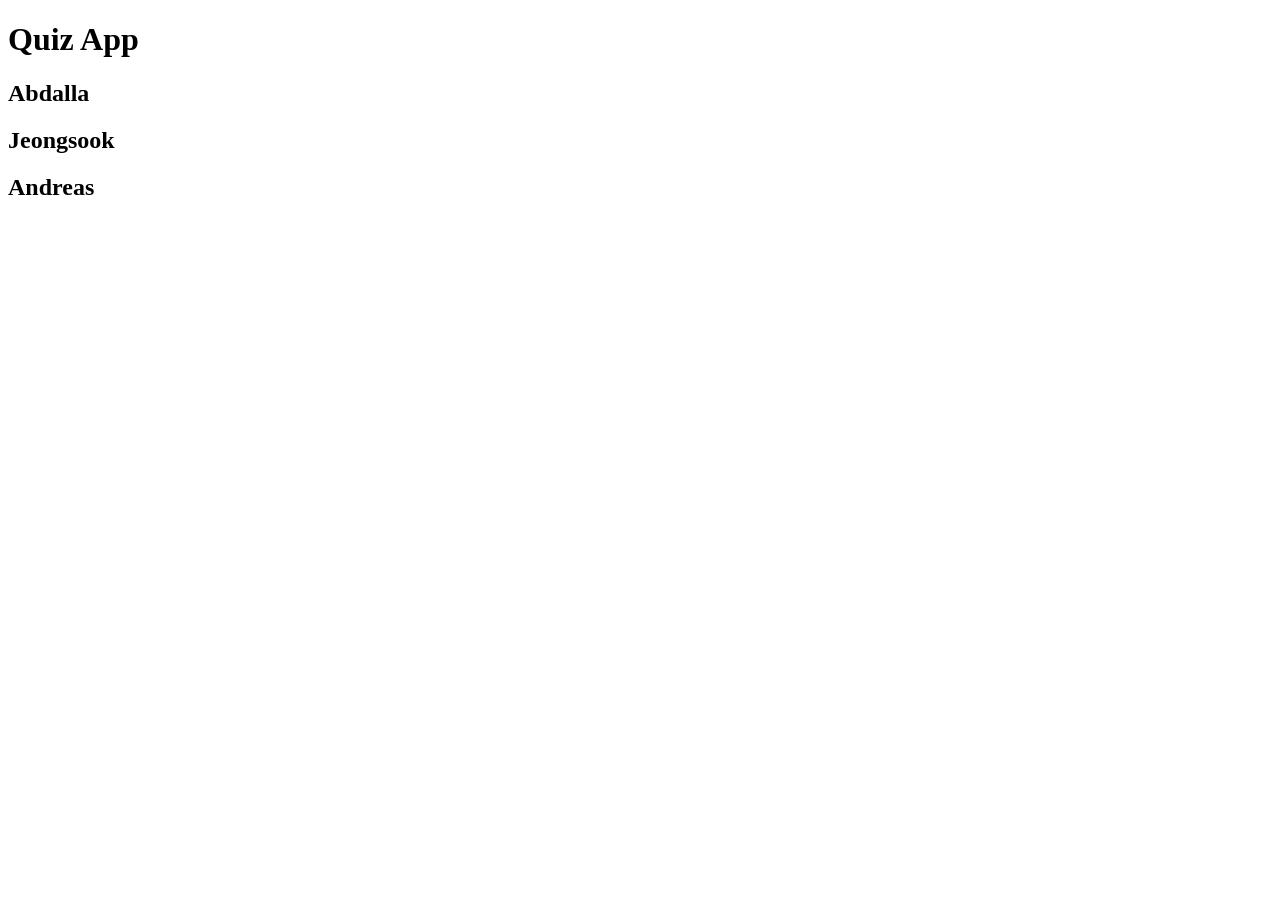
==== index.html @ 0f7d7b76 "initial commit" ====
<!DOCTYPE html>
<html lang="en">
<head>
    <meta charset="UTF-8">
    <meta name="viewport" content="width=device-width, initial-scale=1.0">
    <link rel="stylesheet" href="/styles/index.css">
    <script src="/script/index.js" defer></script>
    <title>Quiz App group2</title>
</head>
<body>
    <h1>Quiz App</h1>
    <h2>Abdalla</h2>
    <h2>Jeongsook</h2>
    <h2>Andreas</h2>
</body>
</html>
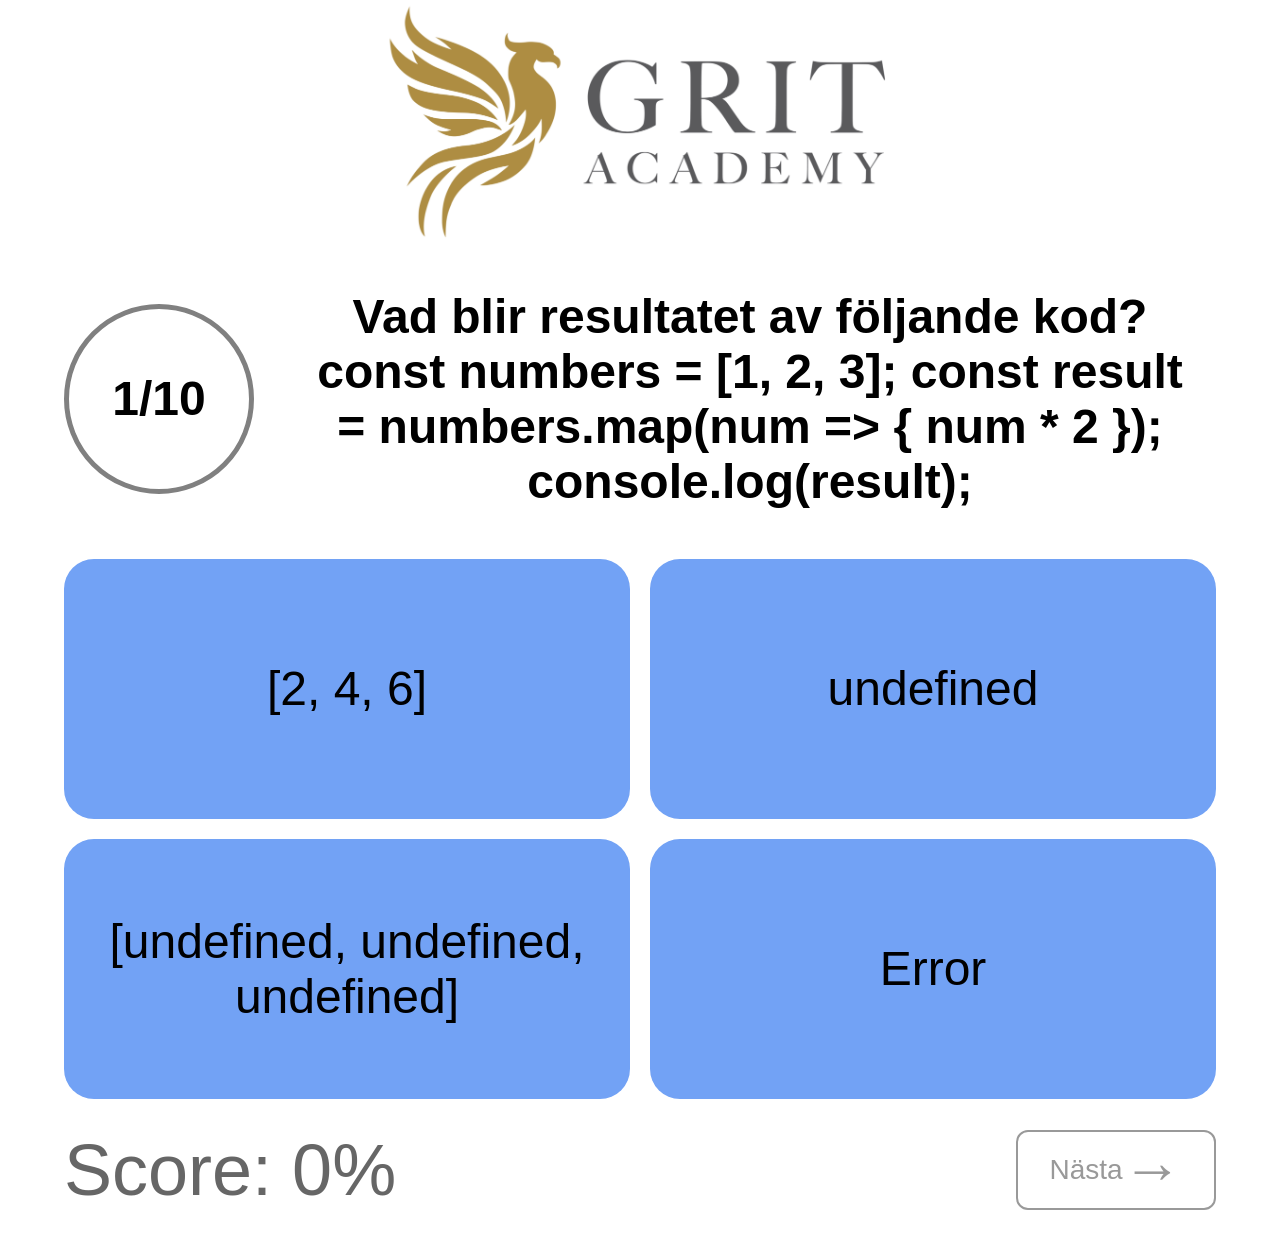
==== commit dddb7140: "moved to index.html, added authors, moved logo to include feedback screen." ====
--- a/index.html
+++ b/index.html
@@ -1,16 +1,54 @@
 <!DOCTYPE html>
-<html lang="en">
+<html lang="sv">
 <head>
     <meta charset="UTF-8">
+    <meta author="Abdalla A, Jeongsook P, Andreas H">
     <meta name="viewport" content="width=device-width, initial-scale=1.0">
-    <link rel="stylesheet" href="/styles/index.css">
-    <script src="/script/index.js" defer></script>
-    <title>Quiz App group2</title>
+    <link rel="stylesheet" href="styles/quiz1.css">
+    <title>Quiz Spel grupp 2</title>
 </head>
 <body>
-    <h1>Quiz App</h1>
-    <h2>Abdalla</h2>
-    <h2>Jeongsook</h2>
-    <h2>Andreas</h2>
+    <header class="quiz-header">
+        <img src="images/logo-grit.png" alt="Grit logo" class="quiz-logo">
+    </header>
+    
+    <main class="quiz-container" id="quiz-container">
+
+
+        <div class="top-row">
+            <div class="progress-circle"><span id="progress">1</span>/10</div>
+
+            <div class="question-box" id="question">
+                Frågor
+            </div>
+        </div>
+
+        <form class="answers" id="answers"> 
+            <button class="answer-btn">Answer 1</button>
+            <button class="answer-btn">Answer 2</button>
+            <button class="answer-btn">Answer 3</button>
+            <button class="answer-btn">Answer 4</button>
+        </form>
+
+        <div class="bottom-row">
+            <div class="score" id="score">Score: 0%</div>
+
+            <div class="buttons">
+                <button class="next-btn" id="nextBtn" disabled>Nästa</button>
+            </div>
+        </div>
+
+    </main>
+
+    <section id="result" class="result hidden">
+        <h2>Resultat</h2>
+        <p id="result-score"></p>
+        <button id="restartBtn"> Starta om</button>
+    </section>
+
 </body>
+<script src="script/objects.js"></script>
+<script src="script/index.js"></script>
+
+
 </html>
--- a/styles/quiz1.css
+++ b/styles/quiz1.css
@@ -0,0 +1,246 @@
+body {
+    margin: 0;
+    font-family: Arial, sans-serif;
+    background-color: transparent;
+}
+
+.quiz-container {
+    width: 90%;
+    max-width: 1200px;
+    margin: 30px auto;
+}
+
+.quiz-header {
+    display: flex;
+    justify-content: center;
+    margin-bottom: 20px;
+}
+
+.quiz-logo {
+    width: 100%;
+    max-width: 520px;
+    height: auto;
+    display: block;
+}
+
+.top-row {
+    display: flex;
+    gap: 30px;
+    align-items: center;
+    margin-bottom: 30px;
+}
+
+.progress-circle {
+    width: 180px;
+    height: 180px;
+    border: 5px solid gray;
+    border-radius: 50%;
+    display: flex;
+    justify-content: center;
+    align-items: center;
+    font-size: 3em;
+    font-weight: bold;
+    flex-shrink: 0;
+}
+
+.question-box {
+    flex: 1;
+    min-height: 180px;
+    border: transparent;    /* border removed */
+    border-radius: 30px;
+    display: flex;
+    justify-content: center;
+    align-items: center;
+    text-align: center;
+    font-size: 3em;
+    font-weight: bold;
+    padding: 20px;
+    box-sizing: border-box;
+    /*margin-right: 190px; uppdated 2026-04-10 */
+}
+
+
+/* answers */
+.answers {
+    display: grid;
+    grid-template-columns: 1fr 1fr;
+    gap: 20px;
+}
+
+.answer-btn {
+    height: 260px;
+    font-size: 3em;
+    border: transparent;    /* border removed */
+    background-color: #72a2f5;
+    cursor: pointer;
+    border-radius: 30px;
+}
+
+.answer-btn:hover {
+    opacity: 0.7;
+}
+
+.correct {
+    background-color: #7ed957;
+}
+
+.wrong {
+    background-color: #ff6b6b;
+}
+
+.answer-btn:disabled {
+    cursor: not-allowed;
+    opacity: 0.6;
+}
+
+
+/* nedre del */
+.bottom-row {
+    margin-top: 30px;
+    display: flex;
+    justify-content: space-between;
+    align-items: center;
+}
+
+.score {
+    font-size: 72px;
+    color: #666;
+}
+
+
+.buttons {
+    display: flex;
+    gap: 15px;
+}
+
+.next-btn {
+    width: 200px;
+    height: 80px;
+    font-size: 28px;
+    border: 2px solid gray;
+    border-radius: 12px;
+    cursor: pointer;
+    background-color: white;
+    display: flex;
+    justify-content: center;
+    align-items: center;
+}
+
+.next-btn::after {
+    content: " →";
+    font-size: 60px;
+}
+
+.next-btn:disabled {
+    color: #999;
+    border-color: #999;
+    cursor: not-allowed;
+}
+
+.result{
+    width: 90%;
+    max-width: 600px;
+    margin: 50px auto;
+    text-align: center;
+    font-size: 32px;
+}
+
+.hidden{
+    display: none;
+}
+
+#restartBtn{
+    margin-top: 20px;
+    padding: 15px 25px;
+    font-size: 20px;
+    border-radius: 10px;
+    border: 2px solid gray;
+    cursor: pointer;
+    background: white;
+}
+
+
+
+
+
+
+
+
+/* mobile-first */
+@media (max-width: 900px) {
+    .quiz-container {
+        width: 95%;
+        margin: 20px auto;
+    }
+
+    .quiz-header {
+        margin-bottom: 15px;
+    }
+
+    .quiz-logo {
+        max-width: 320px;
+    }
+
+    .top-row {
+        flex-direction: column;
+        gap: 20px;
+        align-items: center;
+    }
+
+    .question-box {
+        width: 100%;
+        min-height: 120px;
+        font-size: 24px;
+        padding: 15px;
+        border-radius: 20px;
+       /* margin-left:190px;  uppdated 2026-04-10*/
+    }
+
+    .progress-circle {
+        width: 110px;
+        height: 110px;
+        font-size: 28px;
+    }
+
+    .answers {
+        grid-template-columns: 1fr;
+        gap: 15px;
+    }
+
+    .answer-btn {
+        width: 100%;
+        height: 100px;
+        font-size: 24px;
+    }
+
+    .bottom-row {
+        flex-direction: column;
+        align-items: center;
+        gap: 20px;
+        margin-top: 25px;
+    }
+
+    .score {
+        font-size: 36px;
+        text-align: center;
+    }
+
+    .buttons {
+        width: 100%;
+        display: flex;
+        justify-content: center;
+        gap: 10px;
+        flex-wrap: wrap;
+    }
+
+    .next-btn {
+        width: 140px;
+        height: 60px;
+        font-size: 22px;
+    }
+    .next-btn::after {
+        content: " →";
+        font-size: 40px;
+    }   
+    
+}
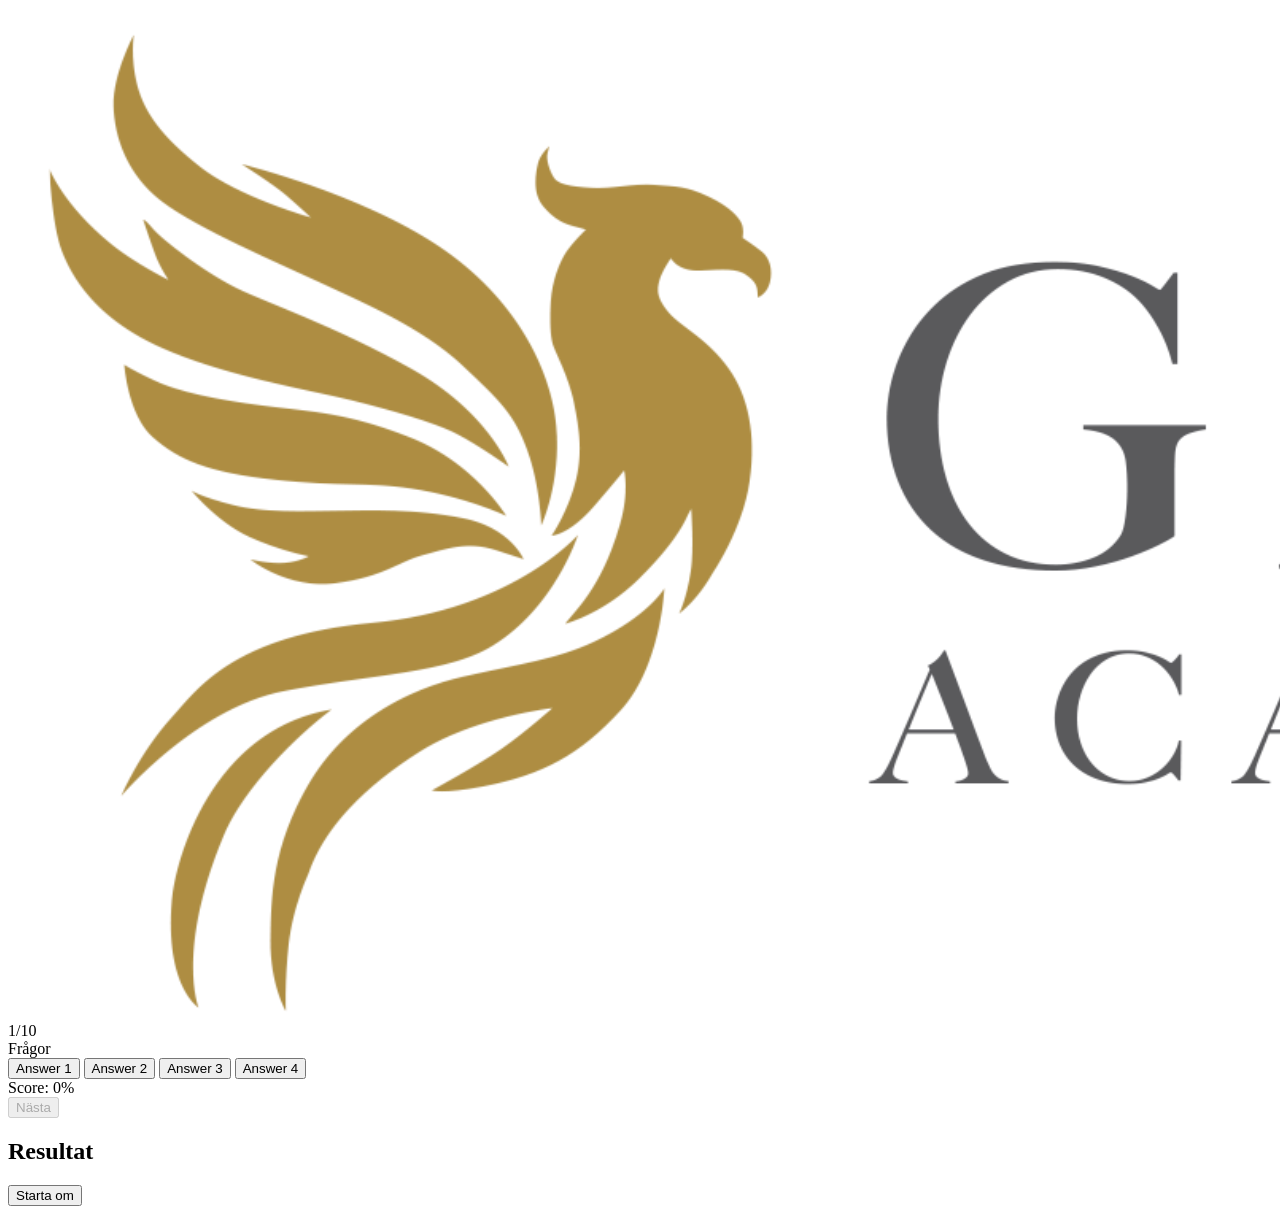
==== commit b97f4053: "index.html final version" ====
--- a/index.html
+++ b/index.html
@@ -1,35 +1,42 @@
+<!-- Author: Grit Academy: Abdalla A, Andreas H, Jeongsook P -->
+<!-- update: 2026-04-12 -->
+
 <!DOCTYPE html>
 <html lang="sv">
+
 <head>
     <meta charset="UTF-8">
-    <meta author="Abdalla A, Jeongsook P, Andreas H">
     <meta name="viewport" content="width=device-width, initial-scale=1.0">
-    <link rel="stylesheet" href="styles/quiz1.css">
+    <link rel="stylesheet" href="styles/final.css">
     <title>Quiz Spel grupp 2</title>
 </head>
+
 <body>
+    <!-- Header -->
     <header class="quiz-header">
         <img src="images/logo-grit.png" alt="Grit logo" class="quiz-logo">
     </header>
-    
+
     <main class="quiz-container" id="quiz-container">
 
-
+        <!-- Progress-->
         <div class="top-row">
-            <div class="progress-circle"><span id="progress">1</span>/10</div>
+            <div class="progress-circle"><span id="progress">1</span>/<span id="total">10</span></div>
 
             <div class="question-box" id="question">
                 Frågor
             </div>
         </div>
 
-        <form class="answers" id="answers"> 
+        <!-- Answer Buttons -->
+        <form class="answers" id="answers">
             <button class="answer-btn">Answer 1</button>
             <button class="answer-btn">Answer 2</button>
             <button class="answer-btn">Answer 3</button>
             <button class="answer-btn">Answer 4</button>
         </form>
-
+         
+        <!-- Score and Next Buttons -->
         <div class="bottom-row">
             <div class="score" id="score">Score: 0%</div>
 
@@ -40,15 +47,21 @@
 
     </main>
 
+    <!-- Result Section -->
     <section id="result" class="result hidden">
         <h2>Resultat</h2>
         <p id="result-score"></p>
+
         <button id="restartBtn"> Starta om</button>
+
+        <div class="summary-item" id="summary"></div>
     </section>
 
+    <script src="scripts/objects-final.js"></script>
+    <script src="scripts/final.js"></script>
+
 </body>
-<script src="script/objects.js"></script>
-<script src="script/index.js"></script>
 
 
-</html>+
+</html>
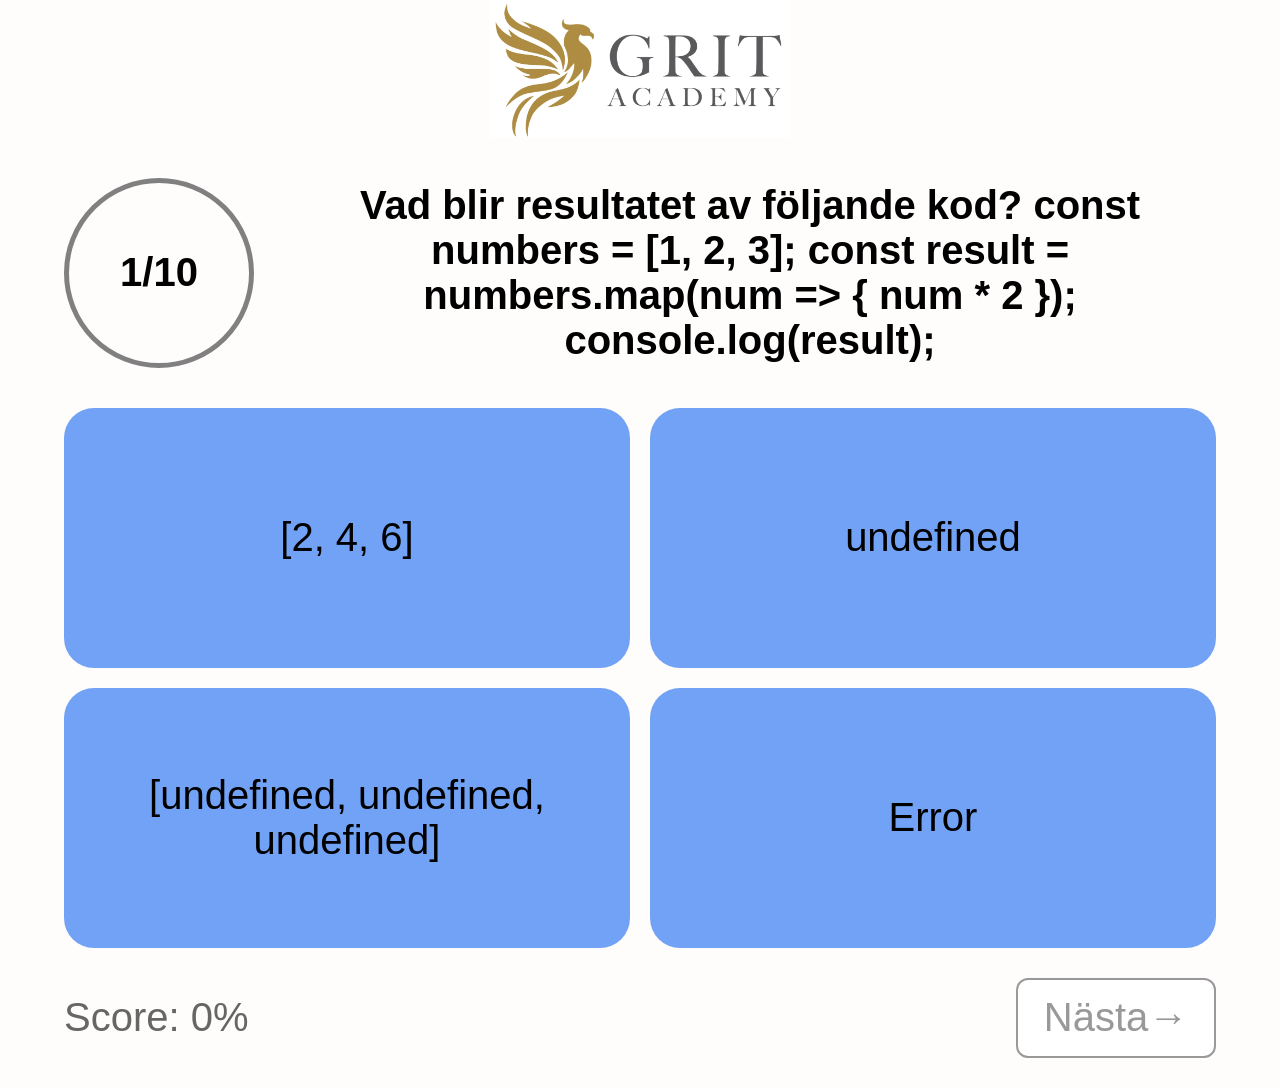
==== commit 084d6ca7: "Update stylesheet and script references in index.html" ====
--- a/index.html
+++ b/index.html
@@ -7,7 +7,7 @@
 <head>
     <meta charset="UTF-8">
     <meta name="viewport" content="width=device-width, initial-scale=1.0">
-    <link rel="stylesheet" href="styles/final.css">
+    <link rel="stylesheet" href="styles/index.css">
     <title>Quiz Spel grupp 2</title>
 </head>
 
@@ -57,8 +57,8 @@
         <div class="summary-item" id="summary"></div>
     </section>
 
-    <script src="scripts/objects-final.js"></script>
-    <script src="scripts/final.js"></script>
+    <script src="scripts/objects.js"></script>
+    <script src="scripts/index.js"></script>
 
 </body>
 
--- a/styles/index.css
+++ b/styles/index.css
@@ -0,0 +1,264 @@
+html {
+    font-family: Arial, sans-serif;
+    font-size: 16px;
+}
+
+body {
+    width: 100%;
+    margin: 0;
+    background-color: #fffcfc;
+}
+
+.quiz-container {
+    width: 90%;
+    max-width: 1200px;
+    margin: 30px auto;
+}
+
+.quiz-header {
+    display: flex;
+    justify-content: center;
+    margin-bottom: 20px;
+}
+
+.quiz-logo {
+    max-width: 300px;
+    height: auto;
+    display: block;
+}
+
+.top-row {
+    display: flex;
+    gap: 30px;
+    align-items: center;
+    margin-bottom: 30px;
+}
+
+.progress-circle {
+    width: 180px;
+    height: 180px;
+    border: 5px solid gray;
+    border-radius: 50%;
+    display: flex;
+    justify-content: center;
+    align-items: center;
+    font-size: 2.5rem;
+    font-weight: bold;
+    flex-shrink: 0;
+}
+
+.question-box {
+    width: 100%;
+    min-height: 120px;
+    border: transparent;
+    border-radius: 20px;
+    display: flex;
+    justify-content: center;
+    align-items: center;
+    text-align: center;
+    font-size: 2.5rem;
+    font-weight: bold;
+    padding: 15px;
+    margin: 0;
+}
+
+/* answers */
+.answers {
+    display: grid;
+    grid-template-columns: 1fr 1fr;
+    gap: 20px;
+}
+
+.answer-btn {
+    height: 260px;
+    border: transparent;
+    background-color: #72a2f5;
+    cursor: pointer;
+    border-radius: 30px;
+    font-size: 2.5rem;
+}
+
+.answer-btn:hover {
+    opacity: 0.7;
+}
+
+.correct {
+    background-color: #7ed957;
+}
+
+.wrong {
+    background-color: #ff6b6b;
+}
+
+.answer-btn:disabled {
+    cursor: not-allowed;
+    opacity: 0.6;
+}
+
+
+/* nedre del */
+.bottom-row {
+    margin-top: 30px;
+    display: flex;
+    justify-content: space-between;
+    align-items: center;
+}
+
+.score {
+    color: #666;
+    font-size: 2.5rem;
+}
+
+
+.buttons {
+    display: flex;
+    gap: 15px;
+}
+
+.next-btn {
+    width: 200px;
+    height: 80px;
+    border: 2px solid gray;
+    border-radius: 12px;
+    cursor: pointer;
+    background-color: white;
+    display: flex;
+    justify-content: center;
+    align-items: center;
+    font-size: 2.5rem;
+}
+
+.next-btn::after {
+    content: " →";
+}
+
+.next-btn:disabled {
+    color: #999;
+    border-color: #999;
+    cursor: not-allowed;
+}
+
+section {
+    width: 90%;
+    margin: 20px auto;
+    padding: 20px;
+    border-radius: 20px;
+    background-color: #fffcfc;
+}
+
+.result {
+    width: 90%;
+    margin: 30px auto;
+    text-align: center;
+    font-size: 2rem;
+}
+
+.hidden {
+    display: none;
+}
+
+#restartBtn {
+    margin-top: 20px;
+    padding: 15px 25px;
+    border-radius: 10px;
+    border: 2px solid gray;
+    cursor: pointer;
+    background: white;
+    font-size: 2rem;
+}
+
+
+#summary {
+    width: 90%;
+    margin: 30px auto;
+    padding: 20px;
+    border-radius: 20px;
+    background-color: #fffcfc;
+}   
+
+.summary-item { 
+    width: 90%;
+    margin-bottom: 20px;
+    padding: 15px;
+    border-radius: 15px;
+    background-color: #d5d3d3;
+    text-align: left;
+}
+
+
+
+/* mobile-first */
+@media (max-width: 900px) {
+    .quiz-container {
+        width: 95%;
+        margin: 20px auto;
+    }
+
+    .quiz-header {
+        margin-bottom: 15px;
+    }
+
+    .quiz-logo {
+        max-width: 320px;
+    }
+
+    .top-row {
+        flex-direction: column;
+        gap: 20px;
+        align-items: center;
+    }
+
+    .question-box {
+        width: 100%;
+        min-height: 120px;
+        padding: 15px;
+        border-radius: 20px;
+    }
+
+    .progress-circle {
+        width: 110px;
+        height: 110px;
+    }
+
+    .answers {
+        grid-template-columns: 1fr;
+        gap: 15px;
+    }
+
+    .answer-btn {
+        width: 100%;
+        height: 100px;
+    }
+
+    .bottom-row {
+        flex-direction: column;
+        align-items: center;
+        gap: 20px;
+        margin-top: 25px;
+    }
+
+    .score {
+        text-align: center;
+        font-size: 2.5rem;
+    }
+
+    .buttons {
+        width: 100%;
+        display: flex;
+        justify-content: center;
+        gap: 10px;
+        flex-wrap: wrap;
+    }
+
+    .next-btn {
+        width: 140px;
+        height: 60px;
+    }
+
+    .next-btn::after {
+        content: " →";
+    }
+
+
+
+}
